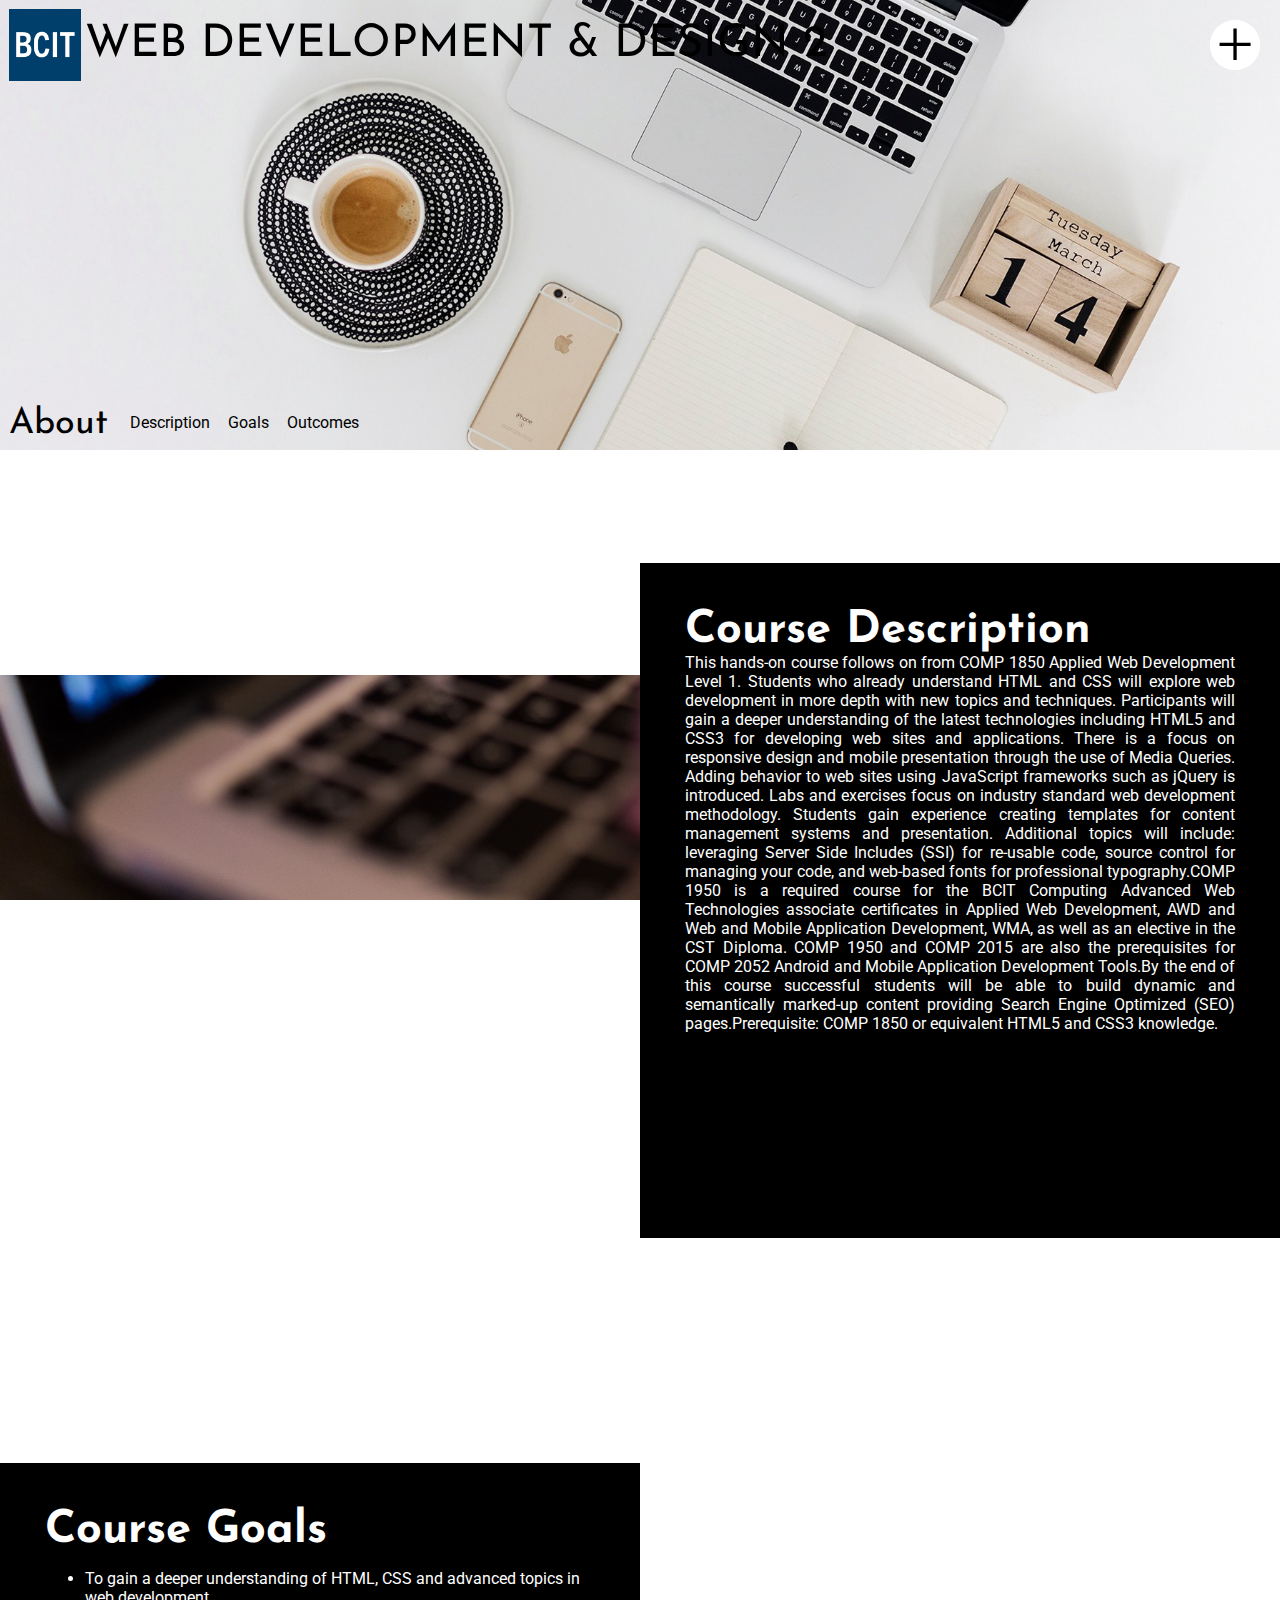
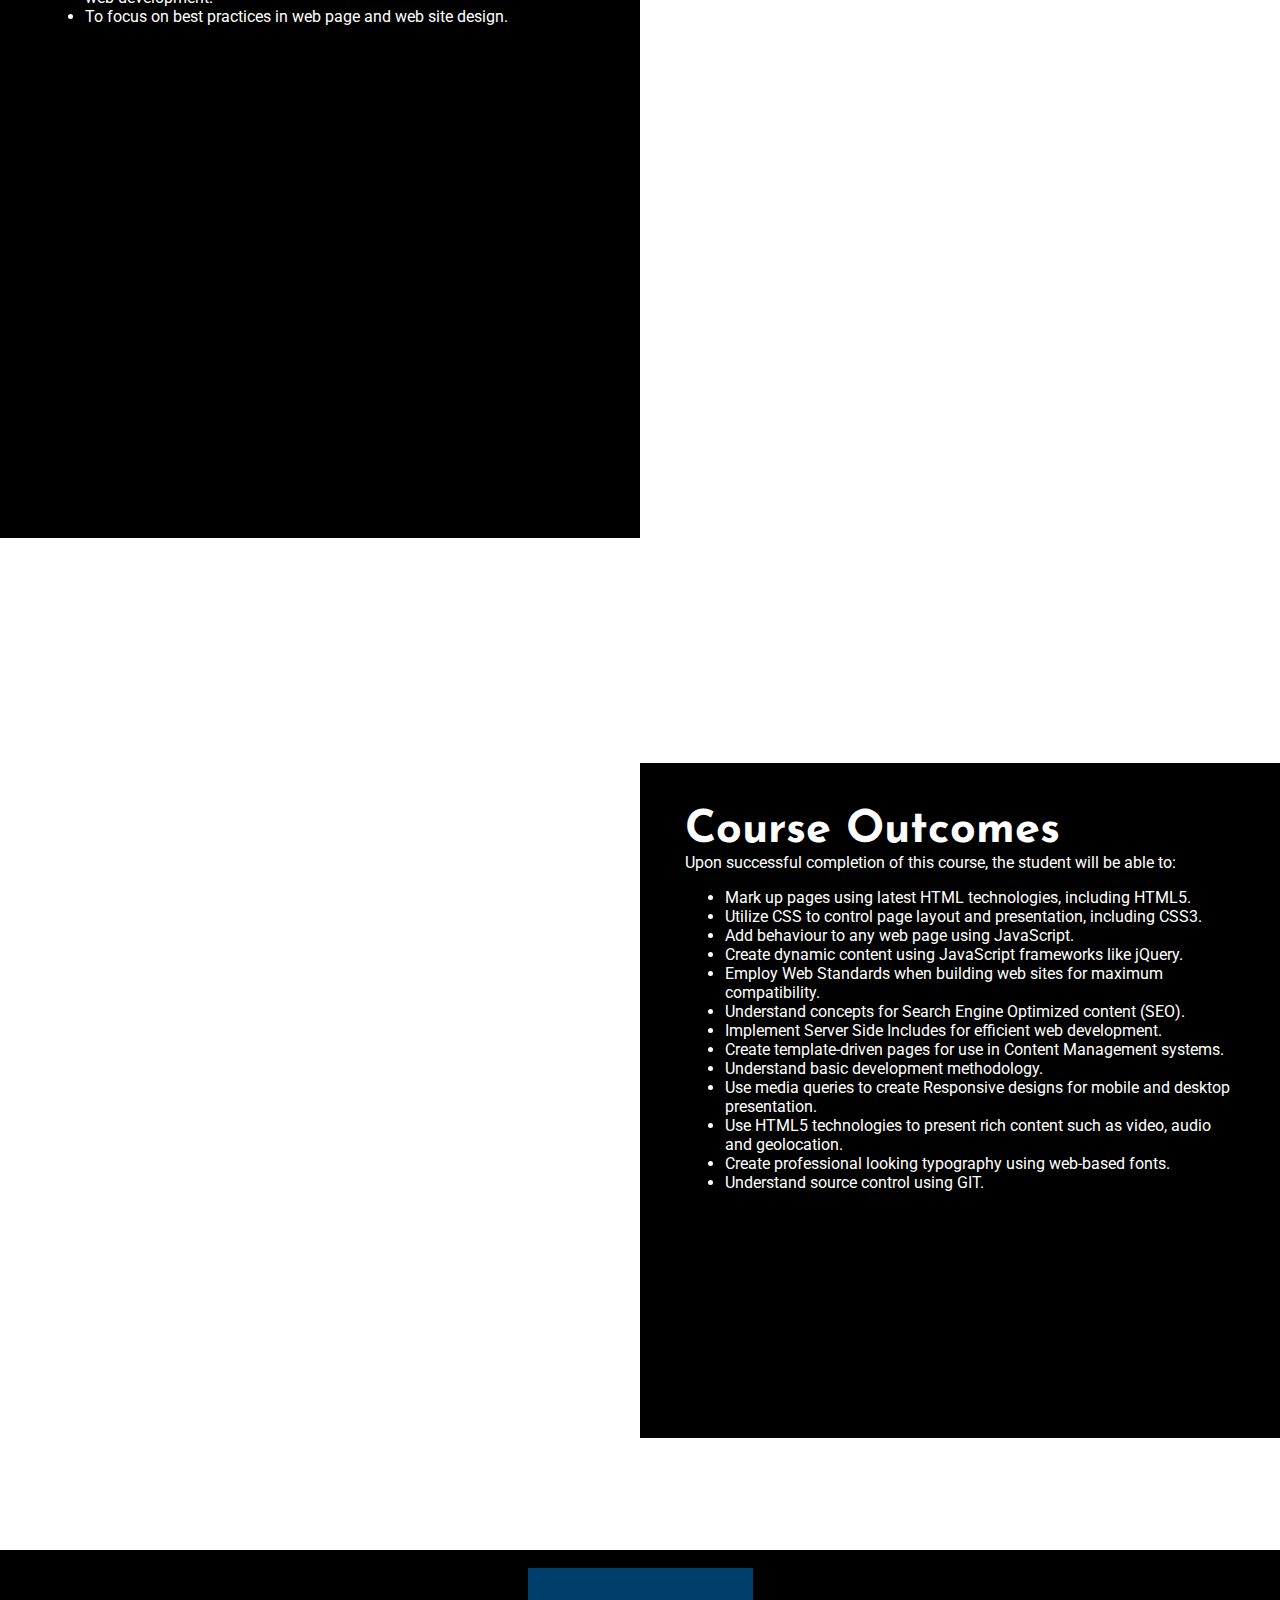
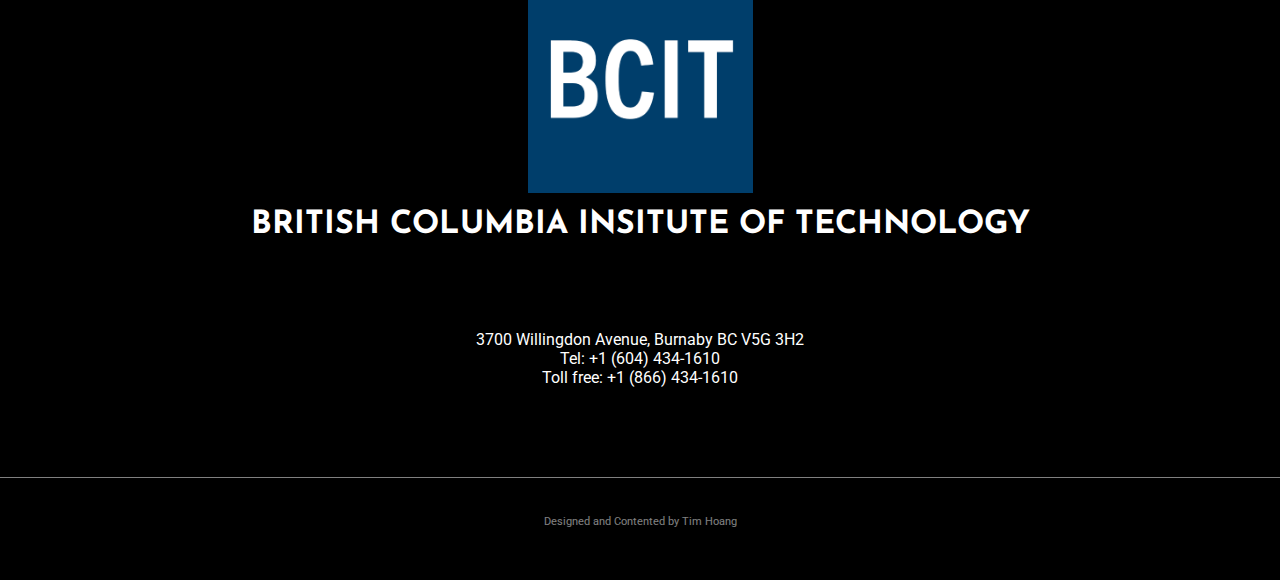
==== about.html @ aa0e41d3 "Tim 1st" ====
<!DOCTYPE html>
<html>
<head>
    <title>About - COMP1950</title>
    <meta charset="utf-8">
    <meta name="viewport" content="width=device-width, initial-scale=1">
    <link rel="stylesheet" href="./css/about.css">
    <link href="https://fonts.googleapis.com/css?family=Josefin+Sans|Roboto:100" rel="stylesheet">
    <script src="https://code.jquery.com/jquery-3.2.1.js"></script>
	<script type="text/javascript">
		$(document).ready(function () {
			$('.toggle').click(function () {
				$('.toggle').toggleClass('active')
				$('.overlay').toggleClass('active')
				$('nav').toggleClass('active')
			})
		})
	</script>
    <script type="text/javascript">
    	$(window).on('scroll', function(){
    		if ($(window).scrollTop()) {
    			$('.navbar').addClass('black');
    		}
    		else {
    			$('.navbar').removeClass('black')
    		}
    	})
    </script>
    <script type="text/javascript">
	$(window).scroll(function(){
    if ($(window).scrollTop() >= $(window).height()*0.35) {
        $('.subheading').addClass('sticky');
    }
    else {
        $('.subheading').removeClass('sticky');
    }
});
</script>
</head>
<body>
		<div class="navbar">
			<div class="navbar_left">
			<img class="logo" src="images/logo.png" atl="logo">
			<a href="index.html">Web Development & Design 2</a>
	<div class="toggle"></div>
	<div class="overlay"></div>
	<nav>
		<ul>
			<li>
				<a href="index.html">Home</a>
			</li>
			<li>
				<a href="ourstory.html">Our Story</a>
			</li>
			<li>
				<a href="menu.html">Menu</a>
			</li>
			<li>
				<a href="service.html">Service</a>
			</li>
			<li>
				<a href="news.html">News</a>
			</li>
			<li>
				<a href="contact.html">Contact</a>
			</li>
		</ul>
	</nav>
</div>
            </div>
<header>
	<div class="subheading">
	<a href="ourstory.html">About</a>
	<div class="subnav">
		<ul>
			<li><a href="#description">Description</a></li>
			<li><a href="#goals">Goals</a></li>
			<li><a href="#outcome">Outcomes</a></li>
		</ul>
	</div>
	</div>
</header>
<div class="main">
	<section class="right description" id="description">
		<div class="right_overlay">
			<div class="right_box_1"></div>
			<div class="right_box_2"></div>
			<div class="right_card">
				<h1>Course Description</h1>
				<p>
					This hands-on course follows on from COMP 1850 Applied Web Development Level 1. Students who already understand HTML and CSS will explore web development in more depth with new topics and techniques. Participants will gain a deeper understanding of the latest technologies including HTML5 and CSS3 for developing web sites and applications. There is a focus on responsive design and mobile presentation through the use of Media Queries. Adding behavior to web sites using JavaScript frameworks such as jQuery is introduced. Labs and exercises focus on industry standard web development methodology. Students gain experience creating templates for content management systems and presentation. Additional topics will include: leveraging Server Side Includes (SSI) for re-usable code, source control for managing your code, and web-based fonts for professional typography.COMP 1950 is a required course for the BCIT Computing Advanced Web Technologies associate certificates in Applied Web Development, AWD and Web and Mobile Application Development, WMA, as well as an elective in the CST Diploma. COMP 1950 and COMP 2015 are also the prerequisites for COMP 2052 Android and Mobile Application Development Tools.By the end of this course successful students will be able to build dynamic and semantically marked-up content providing Search Engine Optimized (SEO) pages.Prerequisite: COMP 1850 or equivalent HTML5 and CSS3 knowledge.
				</p>
			</div>
		</div>
	</section>
	<section class="left" id="goals">
		<div class="left_overlay">
			<div class="left_box_1"></div>
			<div class="left_box_2"></div>
		<div class="left_card">
			<h1>Course Goals</h1>
			<ul>
				<li>To gain a deeper understanding of HTML, CSS and advanced topics in web development.</li>
				<li>To focus on best practices in web page and web site design.</li>
			</ul>
		</div>
		</div>
	</section>
	<section class="right outcomes" id="outcomes">
		<div class="right_overlay">
			<div class="right_box_1"></div>
			<div class="right_box_2"></div>
		<div class="right_card">
		<h1>Course Outcomes</h1>
		<p>Upon successful completion of this course, the student will be able to:</p>
		<ul>
			<li>Mark up pages using latest HTML technologies, including HTML5.</li>
			<li>Utilize CSS to control page layout and presentation, including CSS3.</li>
			<li>Add behaviour to any web page using JavaScript.</li>
			<li>Create dynamic content using JavaScript frameworks like jQuery.</li>
			<li>Employ Web Standards when building web sites for maximum compatibility.</li>
			<li>Understand concepts for Search Engine Optimized content (SEO).</li>
			<li>Implement Server Side Includes for efficient web development.</li>
			<li>Create template-driven pages for use in Content Management systems.</li>
			<li>Understand basic development methodology.</li>
			<li>Use media queries to create Responsive designs for mobile and desktop presentation.</li>
			<li>Use HTML5 technologies to present rich content such as video, audio and geolocation.</li>
			<li>Create professional looking typography using web-based fonts.</li>
			<li>Understand source control using GIT.</li>
		</ul>
		</div>
		</div>
	</section>
	<footer>
		<img src="./images/logo.png">
		<h1>British Columbia Insitute of Technology</h1>
		<p>3700 Willingdon Avenue, Burnaby BC V5G 3H2
			<br>
			Tel: +1 (604) 434-1610
			<br>
			Toll free: +1 (866) 434-1610
		</p>
		<hr>
		<p class="subfooter">Designed and Contented by Tim Hoang</p>
	</footer>
</div>
</body>
</html>
---- css/about.css ----
body, h1, h2, p {
  margin: 0;
  padding: 0; }

body {
  font-family: 'Roboto', sans-serif;
  background-color: white; }
  body .toggle {
    position: fixed;
    top: 20px;
    right: 20px;
    width: 50px;
    height: 50px;
    border-radius: 50%;
    background: white;
    cursor: pointer;
    z-index: 100; }
    body .toggle:before {
      content: '+';
      font-family: serif;
      position: absolute;
      top: 0;
      right: 0;
      font-size: 50pt;
      width: 100%;
      height: 100%;
      color: black;
      text-align: center;
      line-height: 50px;
      transition: 0.5s; }
    body .toggle.active:before {
      transform: rotate(405deg);
      background: black;
      color: white;
      border-radius: 50%; }
  body .overlay {
    position: fixed;
    top: 20px;
    right: 20px;
    width: 50px;
    height: 50px;
    border-radius: 50%;
    background: white;
    transition: transform 0.5s;
    z-index: 97; }
    body .overlay.active {
      transform: scale(100, 100); }
  body nav {
    width: 100%;
    height: 100%;
    overflow: auto;
    z-index: 99;
    visibility: hidden; }
    body nav.active {
      visibility: visible;
      transition-delay: 0.3s; }
    body nav ul {
      position: fixed;
      top: 50%;
      left: 50%;
      transform: translate(-50%, -50%);
      margin: 0;
      padding: 0;
      z-index: 97; }
      body nav ul li {
        list-style: none; }
        body nav ul li a {
          position: relative;
          font-size: 30px;
          text-decoration: none;
          text-align: center;
          font-family: 'Josefin Sans', sans-serif;
          text-transform: uppercase;
          color: black;
          margin: 50px 0;
          display: block;
          text-shadow: 0 2px 5px rgba 0, 0, 0, 0.5; }
          body nav ul li a:before {
            content: '';
            position: absolute;
            bottom: -2vh;
            left: -10px;
            width: 110%;
            height: 20px;
            background: #EA8024;
            z-index: 96;
            transform: scaleX(0);
            transform-origin: left;
            transition: transform 0.5s; }
          body nav ul li a:hover:before {
            transform: scaleX(1); }
  body .navbar {
    position: fixed;
    top: 0;
    left: 0;
    width: 100%;
    height: 10vh;
    transition: .3s; }
    body .navbar.black {
      background: white; }
    body .navbar_left {
      padding: 1vh;
      height: 8vh; }
      body .navbar_left .logo {
        display: inline-block;
        height: 8vh;
        transition: .3s; }
      body .navbar_left a {
        text-decoration: none;
        display: inline-block;
        line-height: 8vh;
        height: 8vh;
        font-size: 5vh;
        font-family: 'Josefin Sans', sans-serif;
        text-transform: uppercase;
        color: black;
        vertical-align: top;
        margin: 0;
        padding: 0; }
        body .navbar_left a:hover {
          color: #EA8024; }
  body header {
    width: 100%;
    height: 50vh;
    background-image: url("../images/menu_banner.jpg");
    background-size: cover;
    background-position: center;
    position: absolute;
    top: 0;
    left: 0;
    z-index: -2; }
    body header .subheading {
      position: absolute;
      height: 6vh;
      width: 100%;
      top: 44vh;
      padding: 0;
      z-index: -1; }
      body header .subheading > a {
        text-decoration: none;
        font-size: 4vh;
        color: black;
        font-family: 'Josefin Sans', sans-serif;
        display: inline-block;
        padding: 0 1vh;
        height: 4vh;
        line-height: 4vh;
        vertical-align: middle; }
        body header .subheading > a:hover {
          color: #EA8024; }
    body header .sticky {
      position: fixed;
      top: 10vh;
      background-color: white; }
    body header .subnav {
      display: inline-block;
      top: 0;
      left: 10vw;
      line-height: 6vh;
      padding: 0;
      margin: 0; }
      body header .subnav ul {
        list-style: none;
        display: flex;
        margin: 0;
        padding: 0; }
        body header .subnav ul li {
          padding: 0 1vh; }
          body header .subnav ul li a {
            text-decoration: none;
            color: black;
            font-family: 'Roboto', sans-serif; }
            body header .subnav ul li a:hover {
              color: #EA8024; }
  body .main {
    position: absolute;
    top: 50vh;
    display: flex;
    flex-direction: column;
    z-index: -10; }
    body .main .description {
      background: url("../images/description.jpg");
      background-size: cover;
      background-repeat: no-repeat;
      background-position: center center;
      background-attachment: fixed; }
    body .main .outcomes {
      background: url("../images/outcomes.png");
      background-size: cover;
      background-repeat: no-repeat;
      background-position: center center;
      background-attachment: fixed; }
    body .main .right_overlay {
      width: 100vw;
      display: grid;
      grid-template-columns: repeat(6, 1fr);
      grid-template-rows: repeat(8, 12.5vh); }
      body .main .right_overlay .right_box_1 {
        grid-column: 1/7;
        grid-row: 1/3;
        background-color: white; }
      body .main .right_overlay .right_box_2 {
        grid-column: 5/7;
        grid-row: 3/9;
        background-color: white; }
    body .main .right_card {
      grid-column: 4/7;
      grid-row: 2/8;
      color: #fbf8d9;
      background: black;
      padding: 5vh;
      padding-top: 0; }
      body .main .right_card h1 {
        color: white;
        font-family: 'Josefin Sans', sans-serif;
        font-size: 5vh;
        padding-top: 5vh; }
      body .main .right_card p {
        color: white;
        padding: 5 2vh;
        text-align: justify; }
      body .main .right_card ul {
        color: white; }
    body .main .left {
      background: url("../images/goals.jpg");
      background-size: cover;
      background-repeat: no-repeat;
      background-position: center center;
      background-attachment: fixed; }
      body .main .left_overlay {
        width: 100vw;
        display: grid;
        grid-template-columns: repeat(6, 1fr);
        grid-template-rows: repeat(8, 12.5vh); }
        body .main .left_overlay .left_box_1 {
          grid-column: 1/7;
          grid-row: 1/3;
          background-color: white; }
        body .main .left_overlay .left_box_2 {
          grid-column: 1/3;
          grid-row: 3/9;
          background-color: white; }
      body .main .left_card {
        grid-column: 1/4;
        grid-row: 2/8;
        color: white;
        background: black;
        padding: 5vh;
        padding-top: 0; }
        body .main .left_card > h1 {
          color: white;
          font-family: 'Josefin Sans', sans-serif;
          font-size: 5vh;
          padding-top: 5vh; }
        body .main .left_card > p {
          color: white;
          font-style: italic;
          padding-bottom: 5vh; }
    body .main footer {
      background-color: black;
      width: 100vw;
      height: 70vh;
      z-index: -100; }
      body .main footer img {
        display: block;
        margin: 2vh auto;
        height: 25vh; }
      body .main footer h1 {
        text-align: center;
        font-family: 'Josefin Sans', sans-serif;
        text-transform: uppercase;
        color: white;
        line-height: 90%; }
      body .main footer p {
        margin: 10vh 0;
        text-align: center;
        color: white; }
      body .main footer hr {
        padding: 0;
        margin: 0;
        border-width: 0;
        height: 0.5px;
        background: white;
        opacity: 0.5; }
      body .main footer .subfooter {
        font-size: 8pt;
        margin: 0 37.5vw;
        padding: 0;
        display: inline-block;
        height: 10vh;
        line-height: 10vh;
        opacity: 0.5;
        width: 25vw;
        color: white; }

/*# sourceMappingURL=about.css.map */
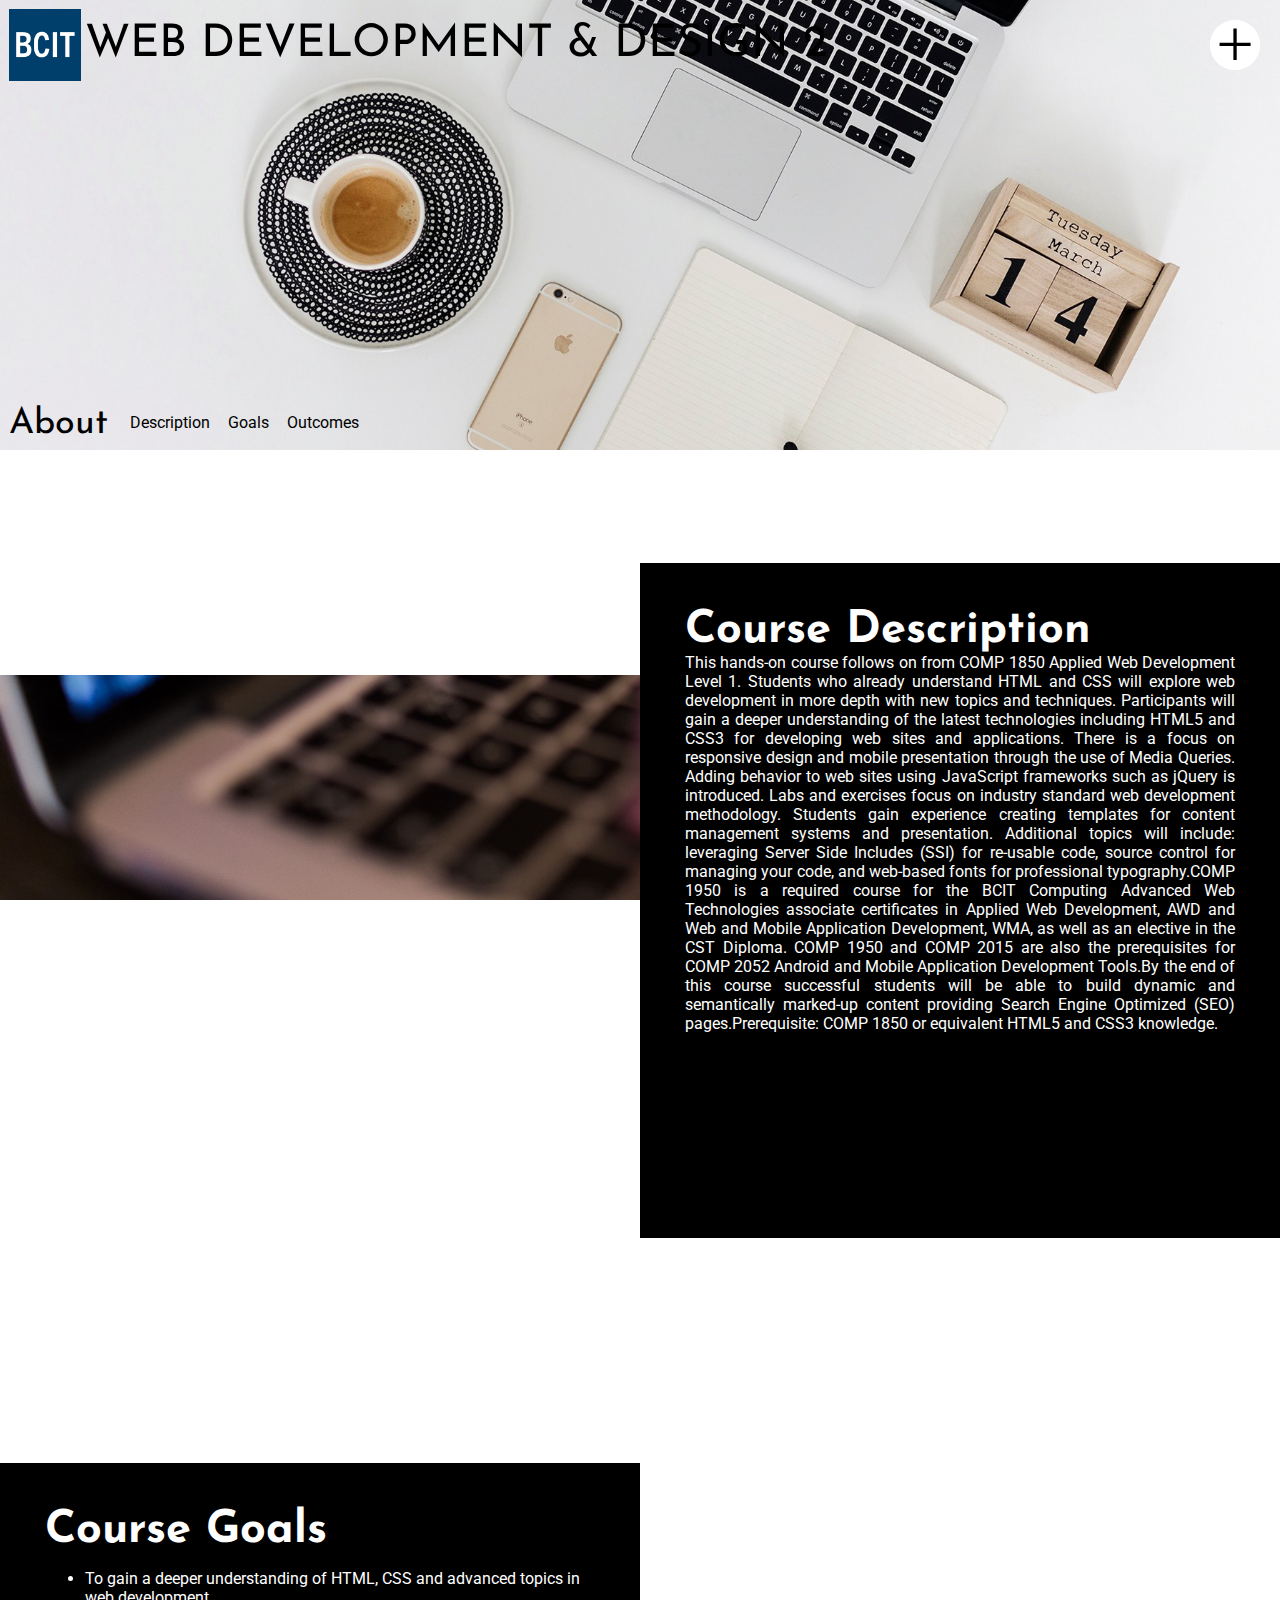
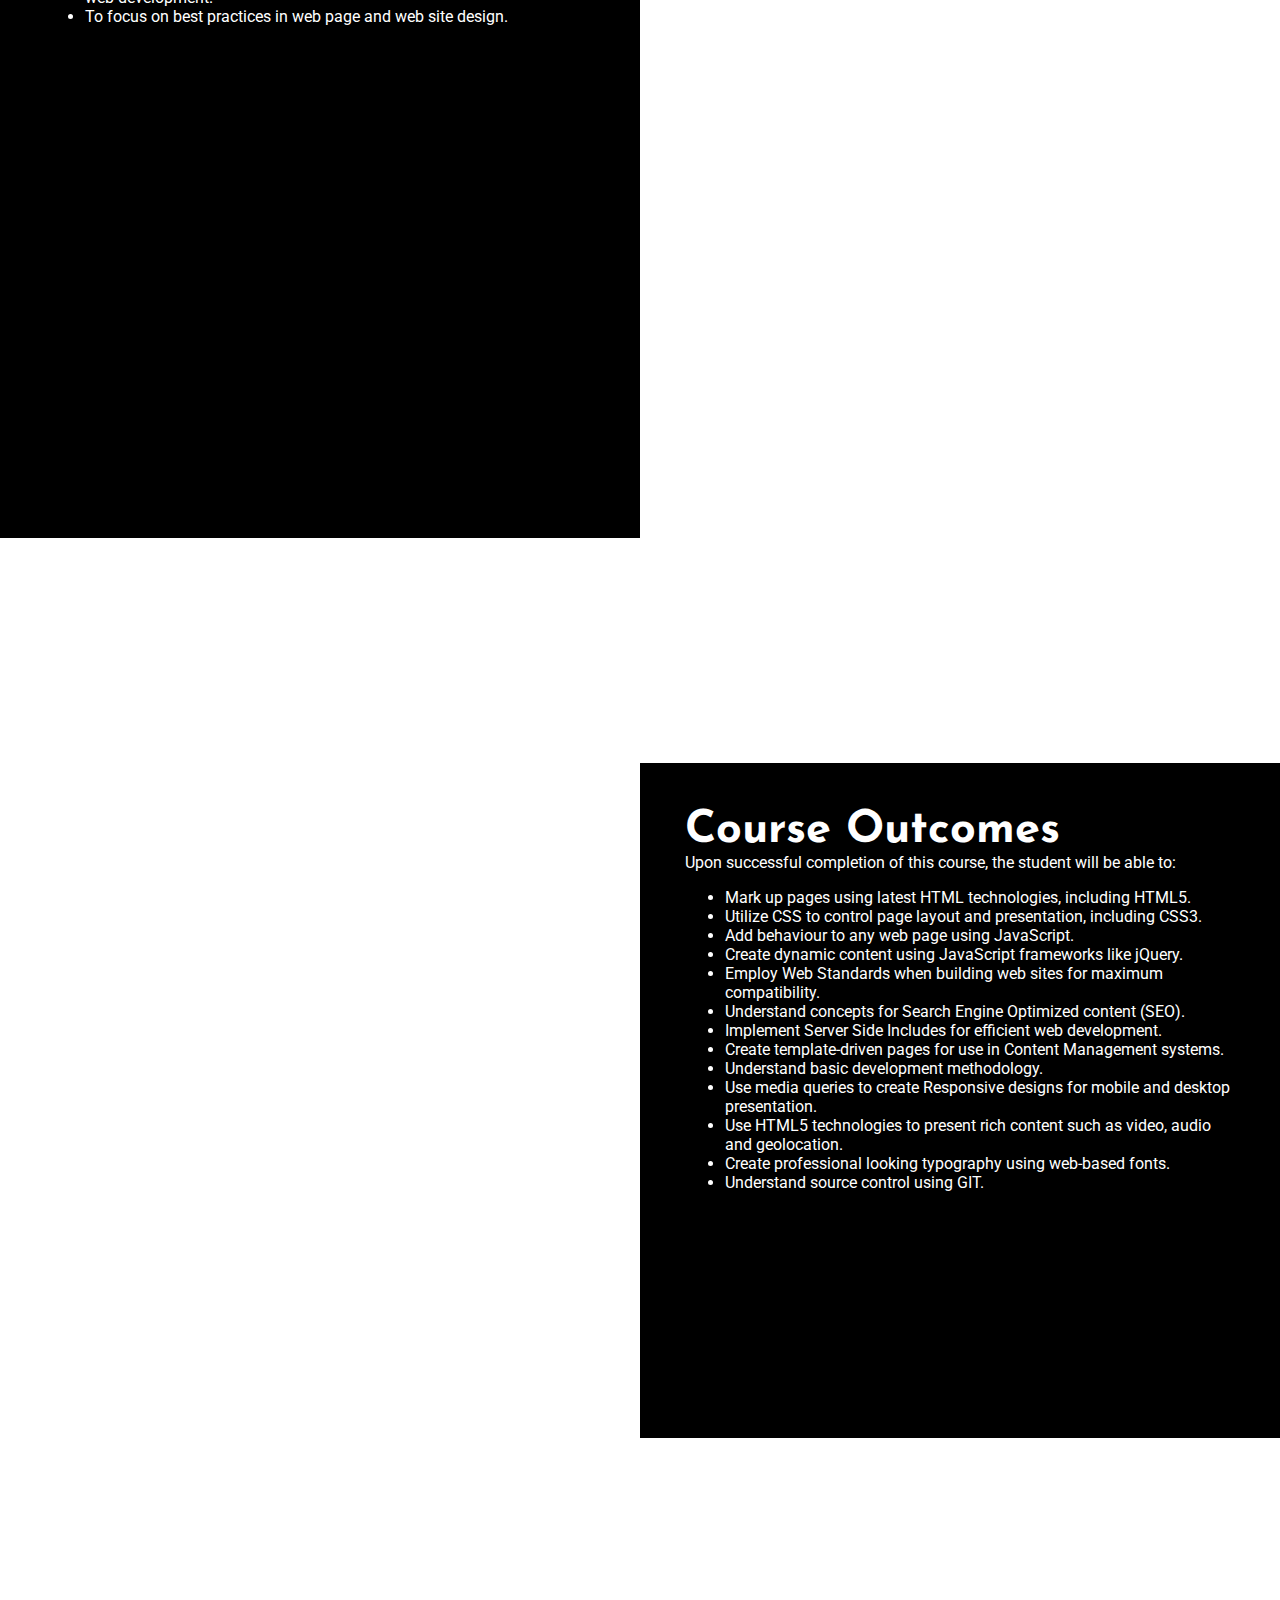
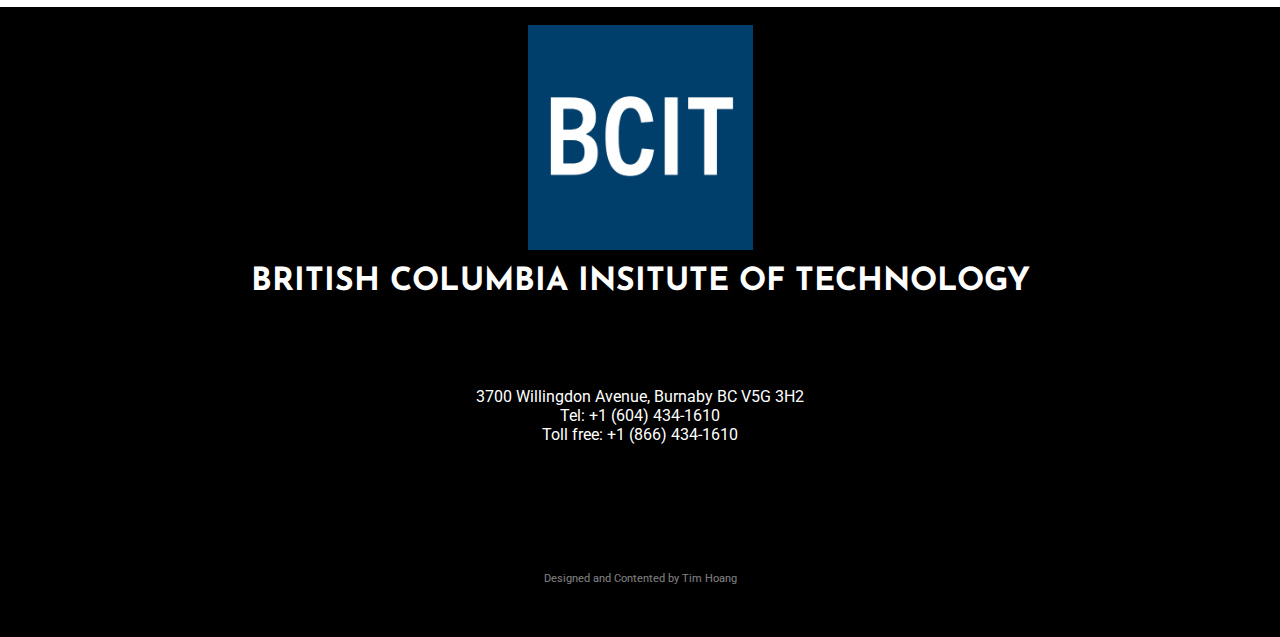
==== commit 7d2e1bf4: "Tim 2nd" ====
--- a/about.html
+++ b/about.html
@@ -42,32 +42,30 @@
 			<div class="navbar_left">
 			<img class="logo" src="images/logo.png" atl="logo">
 			<a href="index.html">Web Development & Design 2</a>
-	<div class="toggle"></div>
-	<div class="overlay"></div>
-	<nav>
-		<ul>
-			<li>
-				<a href="index.html">Home</a>
-			</li>
-			<li>
-				<a href="ourstory.html">Our Story</a>
-			</li>
-			<li>
-				<a href="menu.html">Menu</a>
-			</li>
-			<li>
-				<a href="service.html">Service</a>
-			</li>
-			<li>
-				<a href="news.html">News</a>
-			</li>
-			<li>
-				<a href="contact.html">Contact</a>
-			</li>
-		</ul>
-	</nav>
-</div>
-            </div>
+			<div class="toggle"></div>
+			<div class="overlay"></div>
+			</div>
+		</div>
+			<nav>
+				<ul>
+					<li>
+						<a href="index.html">Home</a>
+					</li>
+					<li>
+						<a href="about.html">About</a>
+					</li>
+					<li>
+						<a href="schedule.html">Schedule</a>
+					</li>
+					<li>
+						<a href="lessons.html">Lessons</a>
+					</li>
+					<li>
+						<a href="contact.html">Contact</a>
+					</li>
+				</ul>
+			</nav>
+    
 <header>
 	<div class="subheading">
 	<a href="ourstory.html">About</a>
@@ -131,6 +129,7 @@
 		</div>
 		</div>
 	</section>
+	<br><br><br>
 	<footer>
 		<img src="./images/logo.png">
 		<h1>British Columbia Insitute of Technology</h1>
@@ -140,7 +139,6 @@
 			<br>
 			Toll free: +1 (866) 434-1610
 		</p>
-		<hr>
 		<p class="subfooter">Designed and Contented by Tim Hoang</p>
 	</footer>
 </div>
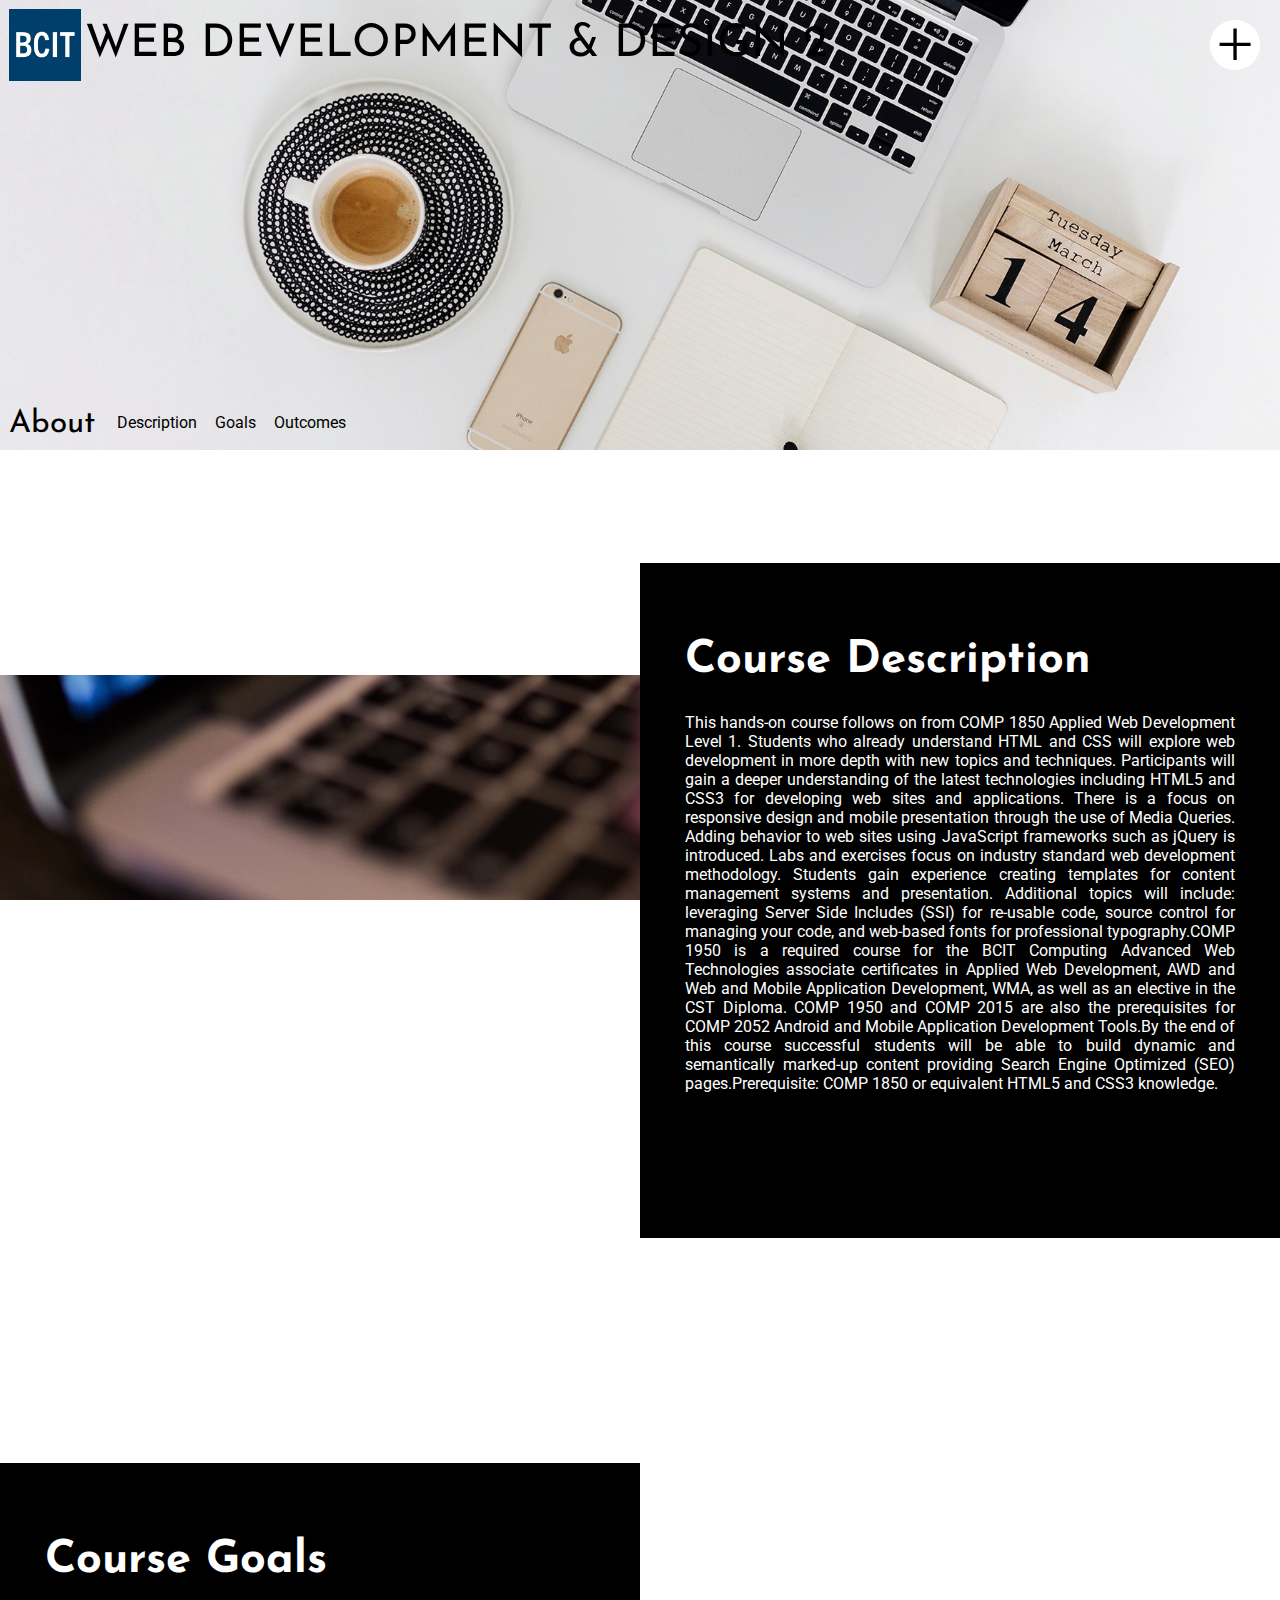
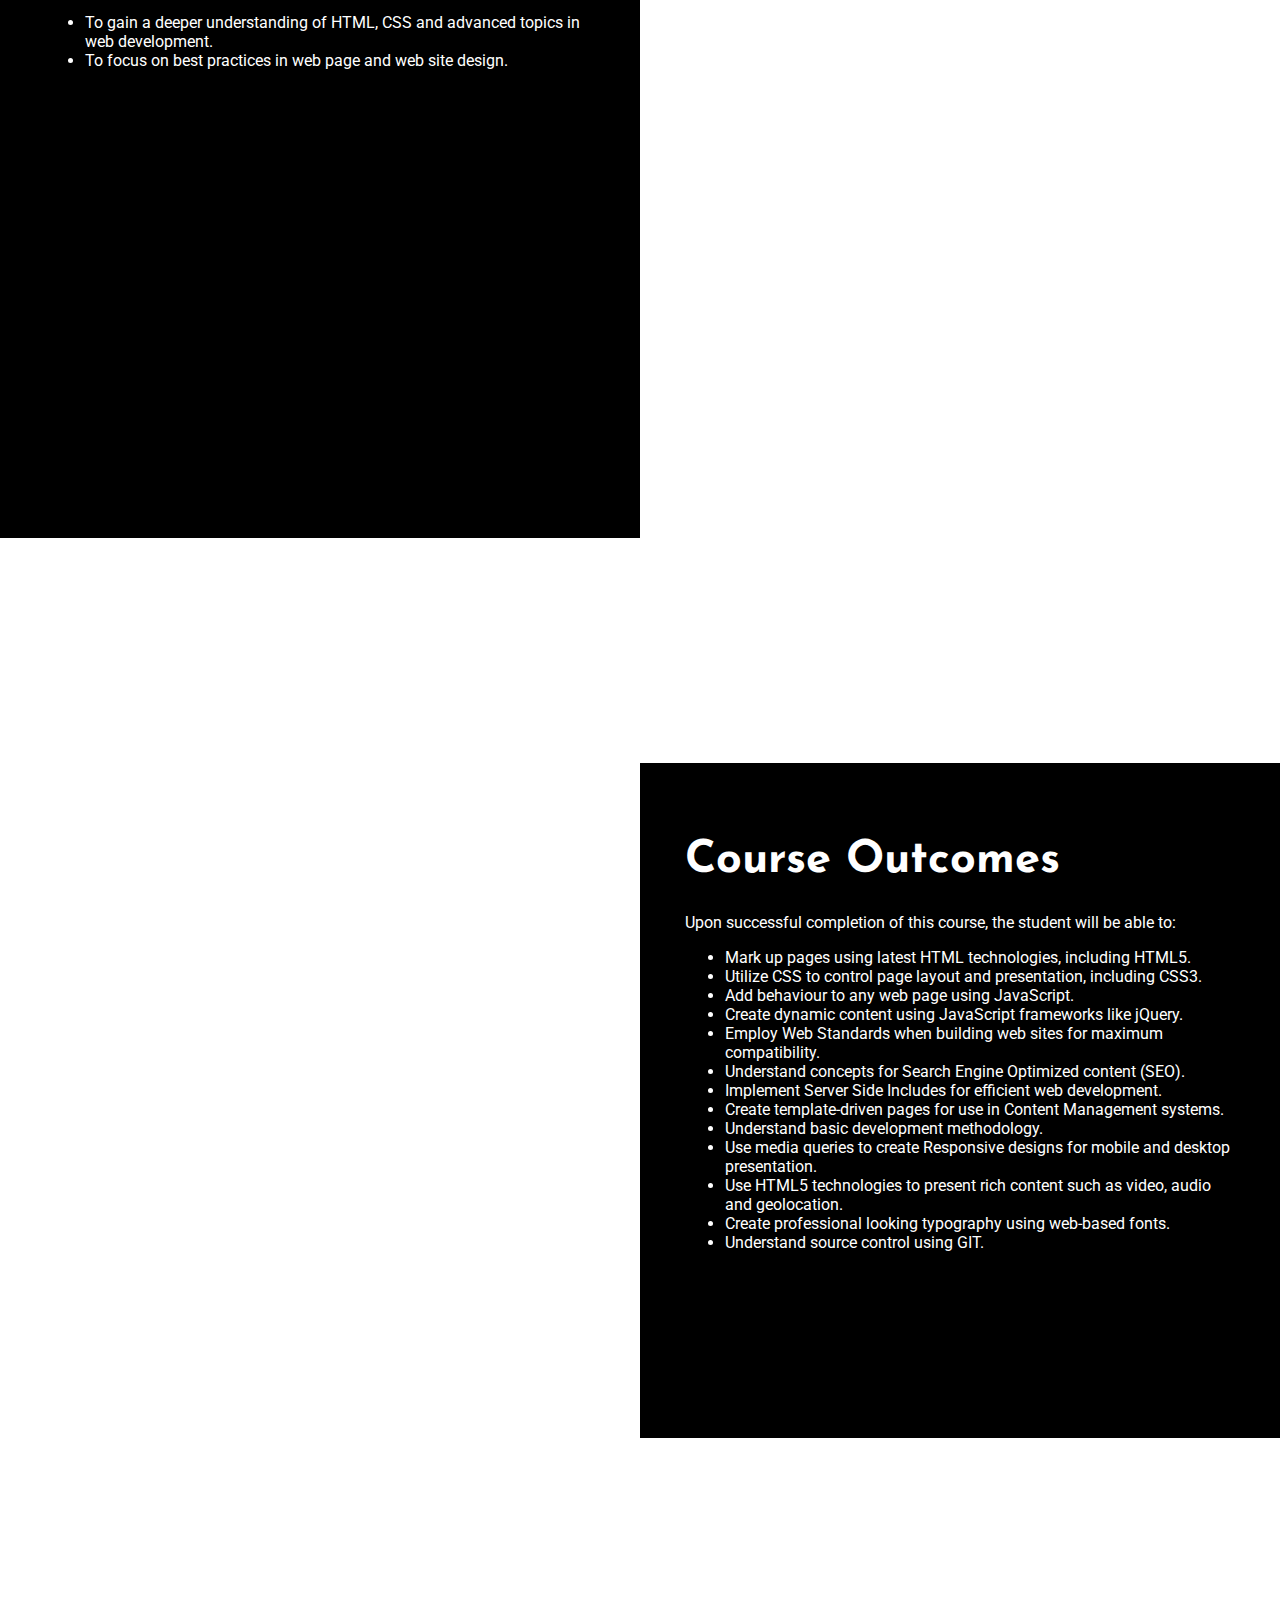
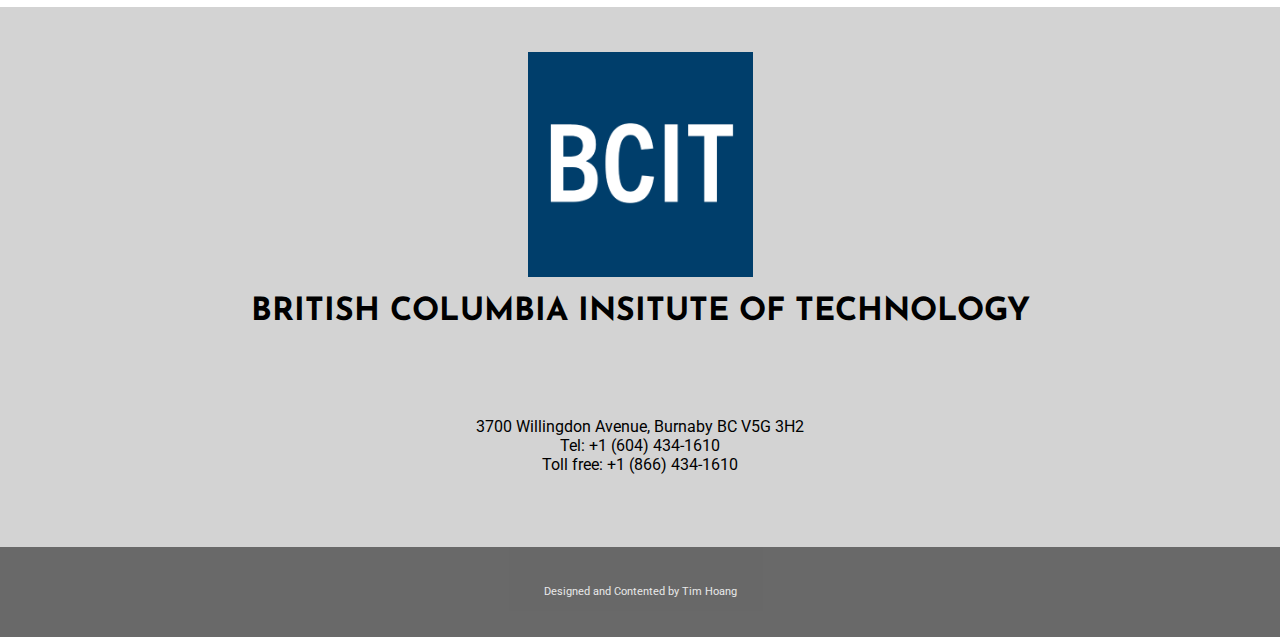
==== commit f02e4f41: "Tim Hoang 4th" ====
--- a/about.html
+++ b/about.html
@@ -40,7 +40,7 @@
 <body>
 		<div class="navbar">
 			<div class="navbar_left">
-			<img class="logo" src="images/logo.png" atl="logo">
+			<img class="logo" src="images/logo.png" alt="logo">
 			<a href="index.html">Web Development & Design 2</a>
 			<div class="toggle"></div>
 			<div class="overlay"></div>
@@ -68,12 +68,12 @@
     
 <header>
 	<div class="subheading">
-	<a href="ourstory.html">About</a>
+	<a href="about.html">About</a>
 	<div class="subnav">
 		<ul>
 			<li><a href="#description">Description</a></li>
 			<li><a href="#goals">Goals</a></li>
-			<li><a href="#outcome">Outcomes</a></li>
+			<li><a href="#outcomes">Outcomes</a></li>
 		</ul>
 	</div>
 	</div>
@@ -131,7 +131,7 @@
 	</section>
 	<br><br><br>
 	<footer>
-		<img src="./images/logo.png">
+		<img src="./images/logo.png"n alt="logo">
 		<h1>British Columbia Insitute of Technology</h1>
 		<p>3700 Willingdon Avenue, Burnaby BC V5G 3H2
 			<br>
--- a/css/about.css
+++ b/css/about.css
@@ -1,10 +1,8 @@
-body, h1, h2, p {
-  margin: 0;
-  padding: 0; }
-
 body {
   font-family: 'Roboto', sans-serif;
-  background-color: white; }
+  background-color: white;
+  max-width: 100%;
+  overflow-x: hidden; }
   body .toggle {
     position: fixed;
     top: 20px;
@@ -90,6 +88,7 @@
           body nav ul li a:hover:before {
             transform: scaleX(1); }
   body .navbar {
+    z-index: 3;
     position: fixed;
     top: 0;
     left: 0;
@@ -97,8 +96,10 @@
     height: 10vh;
     transition: .3s; }
     body .navbar.black {
+      width: 100%;
       background: white; }
     body .navbar_left {
+      width: 100%;
       padding: 1vh;
       height: 8vh; }
       body .navbar_left .logo {
@@ -124,31 +125,32 @@
     height: 50vh;
     background-image: url("../images/menu_banner.jpg");
     background-size: cover;
-    background-position: center;
+    background-position: left center;
     position: absolute;
     top: 0;
     left: 0;
-    z-index: -2; }
+    z-index: 2; }
     body header .subheading {
       position: absolute;
       height: 6vh;
       width: 100%;
       top: 44vh;
       padding: 0;
-      z-index: -1; }
+      z-index: 3; }
       body header .subheading > a {
         text-decoration: none;
-        font-size: 4vh;
+        font-size: 3.5vh;
         color: black;
         font-family: 'Josefin Sans', sans-serif;
         display: inline-block;
         padding: 0 1vh;
-        height: 4vh;
-        line-height: 4vh;
+        height: 6vh;
+        line-height: 6vh;
         vertical-align: middle; }
         body header .subheading > a:hover {
           color: #EA8024; }
     body header .sticky {
+      width: 100%;
       position: fixed;
       top: 10vh;
       background-color: white; }
@@ -174,7 +176,9 @@
               color: #EA8024; }
   body .main {
     position: absolute;
+    left: 0;
     top: 50vh;
+    width: 100%;
     display: flex;
     flex-direction: column;
     z-index: -10; }
@@ -190,37 +194,37 @@
       background-repeat: no-repeat;
       background-position: center center;
       background-attachment: fixed; }
-    body .main .right_overlay {
-      width: 100vw;
-      display: grid;
-      grid-template-columns: repeat(6, 1fr);
-      grid-template-rows: repeat(8, 12.5vh); }
-      body .main .right_overlay .right_box_1 {
-        grid-column: 1/7;
-        grid-row: 1/3;
-        background-color: white; }
-      body .main .right_overlay .right_box_2 {
-        grid-column: 5/7;
-        grid-row: 3/9;
-        background-color: white; }
-    body .main .right_card {
-      grid-column: 4/7;
-      grid-row: 2/8;
-      color: #fbf8d9;
-      background: black;
-      padding: 5vh;
-      padding-top: 0; }
-      body .main .right_card h1 {
-        color: white;
-        font-family: 'Josefin Sans', sans-serif;
-        font-size: 5vh;
-        padding-top: 5vh; }
-      body .main .right_card p {
-        color: white;
-        padding: 5 2vh;
-        text-align: justify; }
-      body .main .right_card ul {
-        color: white; }
+    body .main .right {
+      max-width: 100%; }
+      body .main .right_overlay {
+        display: grid;
+        grid-template-columns: repeat(6, 1fr);
+        grid-template-rows: repeat(8, 12.5vh); }
+        body .main .right_overlay .right_box_1 {
+          grid-column: 1/7;
+          grid-row: 1/3;
+          background-color: white; }
+        body .main .right_overlay .right_box_2 {
+          grid-column: 5/7;
+          grid-row: 3/9;
+          background-color: white; }
+      body .main .right_card {
+        grid-column: 4/7;
+        grid-row: 2/8;
+        background: black;
+        padding: 5vh;
+        padding-top: 0; }
+        body .main .right_card h1 {
+          color: white;
+          font-family: 'Josefin Sans', sans-serif;
+          font-size: 5vh;
+          padding-top: 5vh; }
+        body .main .right_card p {
+          color: white;
+          padding: 5 2vh;
+          text-align: justify; }
+        body .main .right_card ul {
+          color: white; }
     body .main .left {
       background: url("../images/goals.jpg");
       background-size: cover;
@@ -228,7 +232,6 @@
       background-position: center center;
       background-attachment: fixed; }
       body .main .left_overlay {
-        width: 100vw;
         display: grid;
         grid-template-columns: repeat(6, 1fr);
         grid-template-rows: repeat(8, 12.5vh); }
@@ -257,40 +260,38 @@
           font-style: italic;
           padding-bottom: 5vh; }
     body .main footer {
-      background-color: black;
-      width: 100vw;
+      background-color: lightgray;
+      width: 100%;
       height: 70vh;
-      z-index: -100; }
+      z-index: -100;
+      padding-bottom: 0; }
       body .main footer img {
         display: block;
         margin: 2vh auto;
+        padding-top: 3vh;
         height: 25vh; }
       body .main footer h1 {
         text-align: center;
         font-family: 'Josefin Sans', sans-serif;
         text-transform: uppercase;
-        color: white;
         line-height: 90%; }
       body .main footer p {
+        color: black;
         margin: 10vh 0;
         text-align: center;
-        color: white; }
-      body .main footer hr {
+        color: black; }
+      body .main footer .subfooter {
+        position: absolute;
+        bottom: 0;
+        font-size: 8pt;
         padding: 0;
         margin: 0;
-        border-width: 0;
-        height: 0.5px;
-        background: white;
-        opacity: 0.5; }
-      body .main footer .subfooter {
-        font-size: 8pt;
-        margin: 0 37.5vw;
-        padding: 0;
         display: inline-block;
         height: 10vh;
         line-height: 10vh;
         opacity: 0.5;
-        width: 25vw;
+        width: 100%;
+        background: black;
         color: white; }
 
 /*# sourceMappingURL=about.css.map */
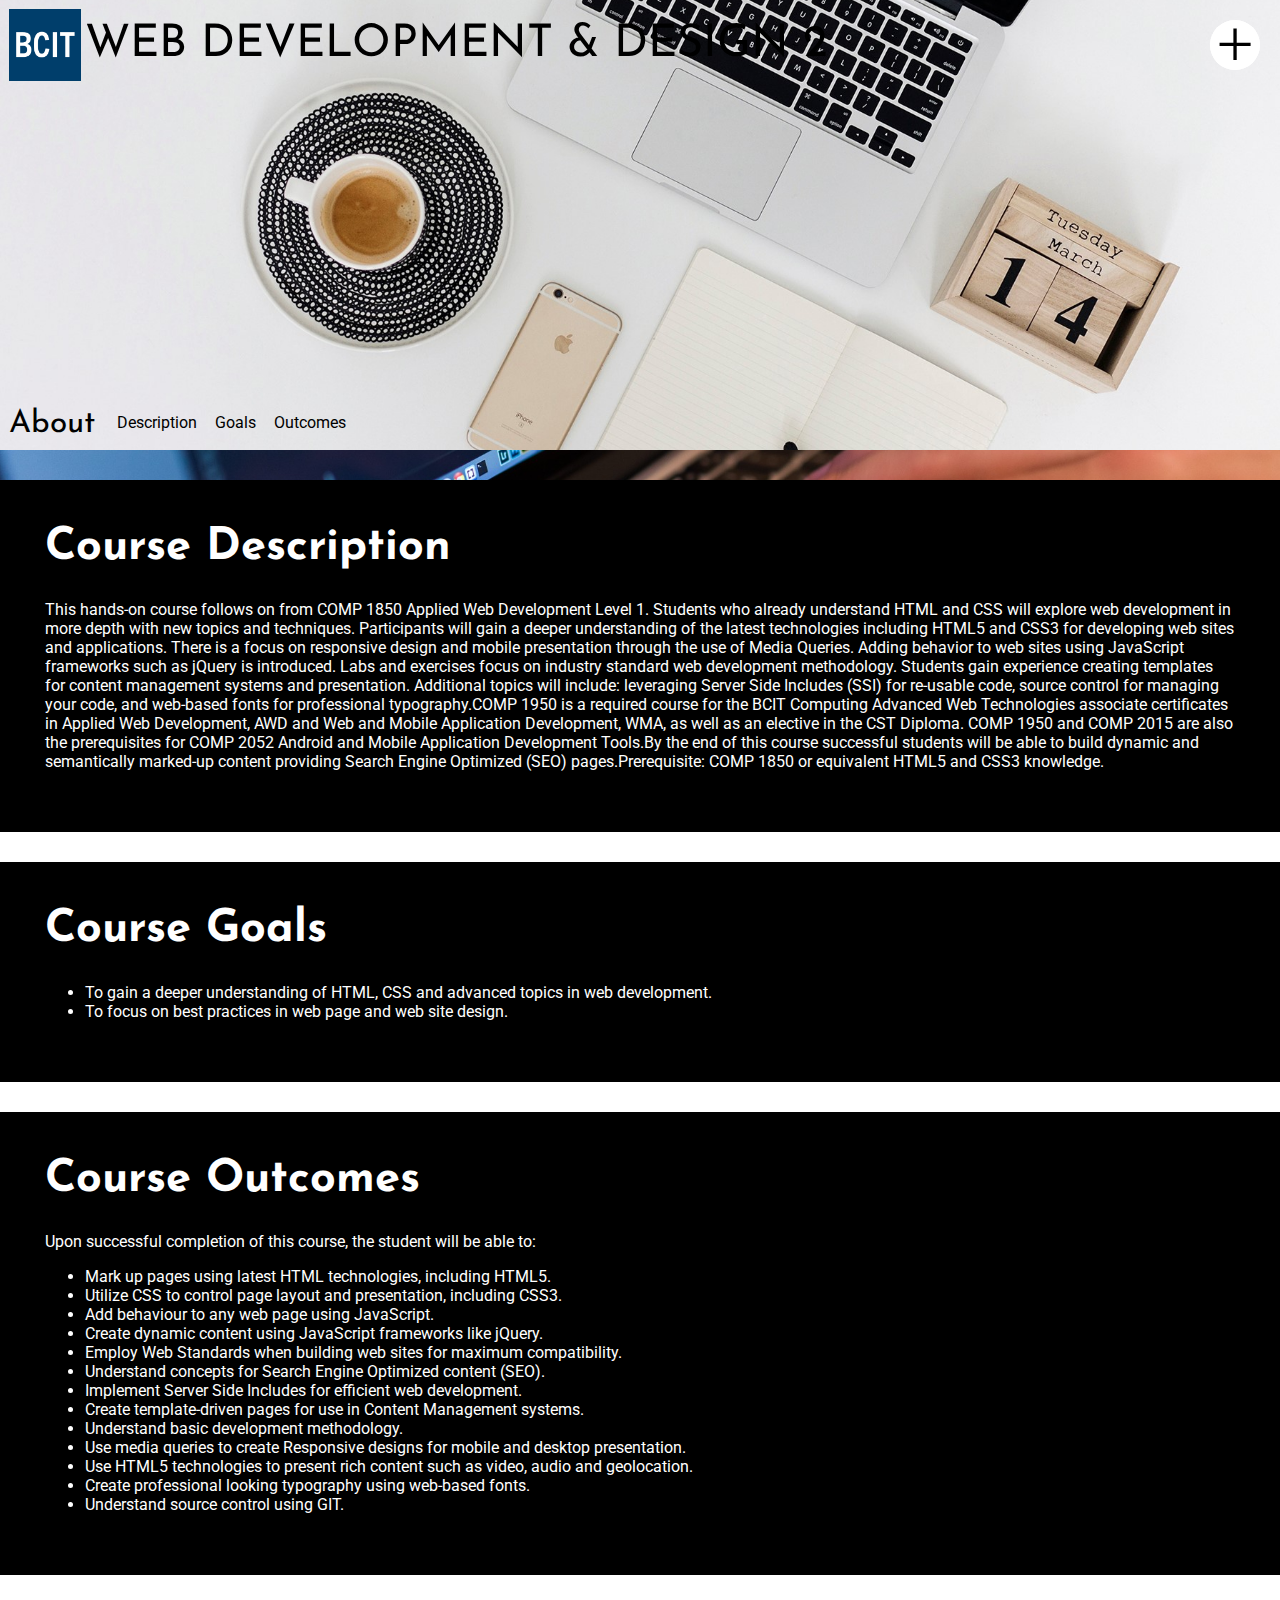
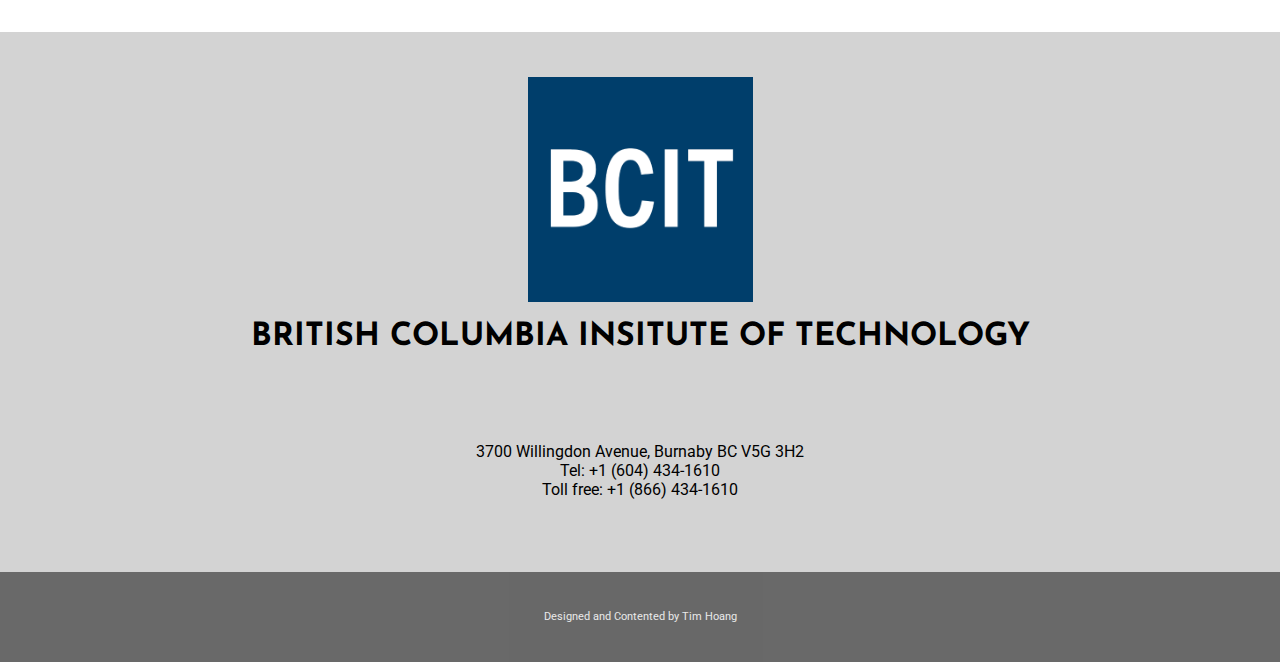
==== commit 098a65f0: "Tim Park 1st" ====
--- a/about.html
+++ b/about.html
@@ -65,7 +65,7 @@
 					</li>
 				</ul>
 			</nav>
-    
+
 <header>
 	<div class="subheading">
 	<a href="about.html">About</a>
@@ -92,7 +92,7 @@
 		</div>
 	</section>
 	<section class="left" id="goals">
-		<div class="left_overlay">
+		<div class="left_overlay mobile_left_overlay">
 			<div class="left_box_1"></div>
 			<div class="left_box_2"></div>
 		<div class="left_card">
@@ -143,4 +143,4 @@
 	</footer>
 </div>
 </body>
-</html>+</html>
--- a/css/about.css
+++ b/css/about.css
@@ -118,6 +118,9 @@
         vertical-align: top;
         margin: 0;
         padding: 0; }
+        @media only screen and (max-width: 650px) {
+          body .navbar_left a {
+            font-size: 1.0rem; } }
         body .navbar_left a:hover {
           color: #EA8024; }
   body header {
@@ -208,6 +211,12 @@
           grid-column: 5/7;
           grid-row: 3/9;
           background-color: white; }
+        @media only screen and (max-width: 1295px) {
+          body .main .right_overlay {
+            display: block; } }
+        @media only screen and (max-width: 1295px) {
+          body .main .right_overlay .about_empty_box {
+            display: none; } }
       body .main .right_card {
         grid-column: 4/7;
         grid-row: 2/8;
@@ -221,8 +230,7 @@
           padding-top: 5vh; }
         body .main .right_card p {
           color: white;
-          padding: 5 2vh;
-          text-align: justify; }
+          padding: 5 2vh; }
         body .main .right_card ul {
           color: white; }
     body .main .left {
@@ -231,6 +239,9 @@
       background-repeat: no-repeat;
       background-position: center center;
       background-attachment: fixed; }
+      @media only screen and (max-width: 1295px) {
+        body .main .left .mobile_left_overlay {
+          display: block !important; } }
       body .main .left_overlay {
         display: grid;
         grid-template-columns: repeat(6, 1fr);
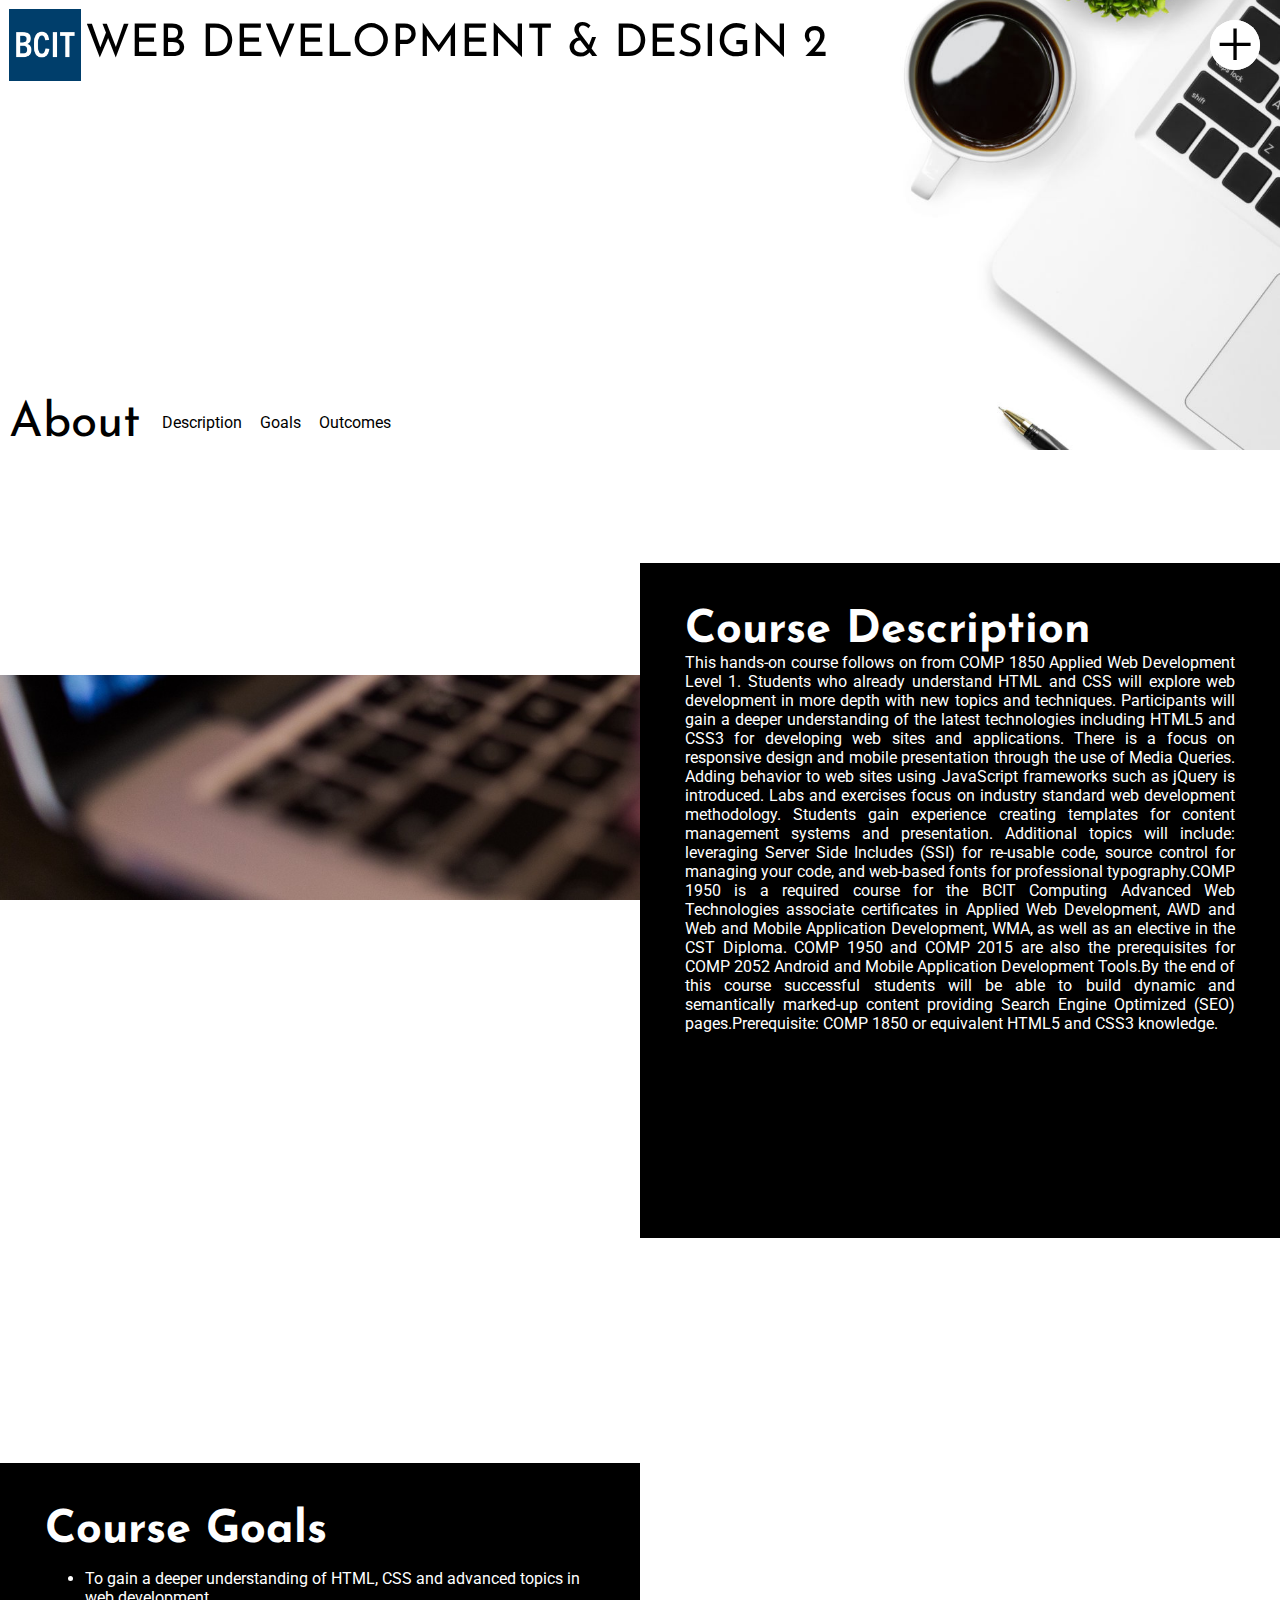
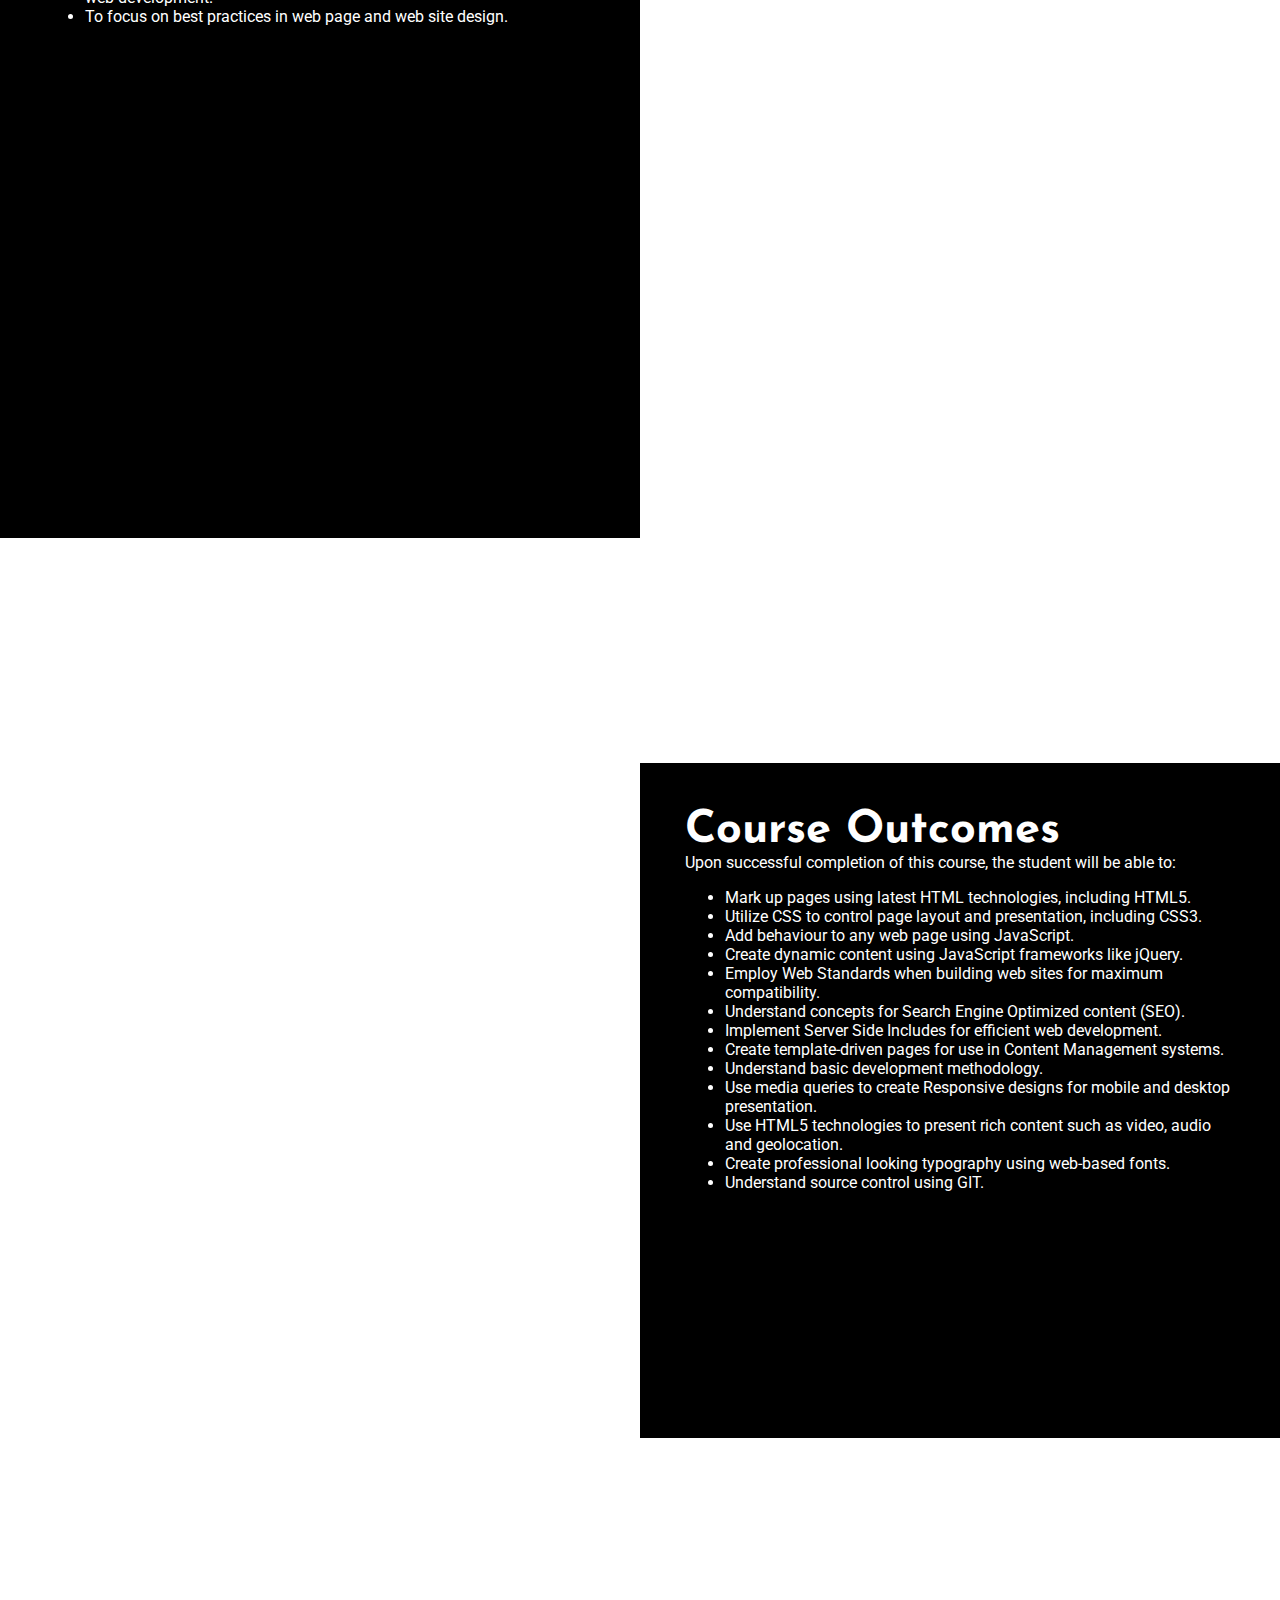
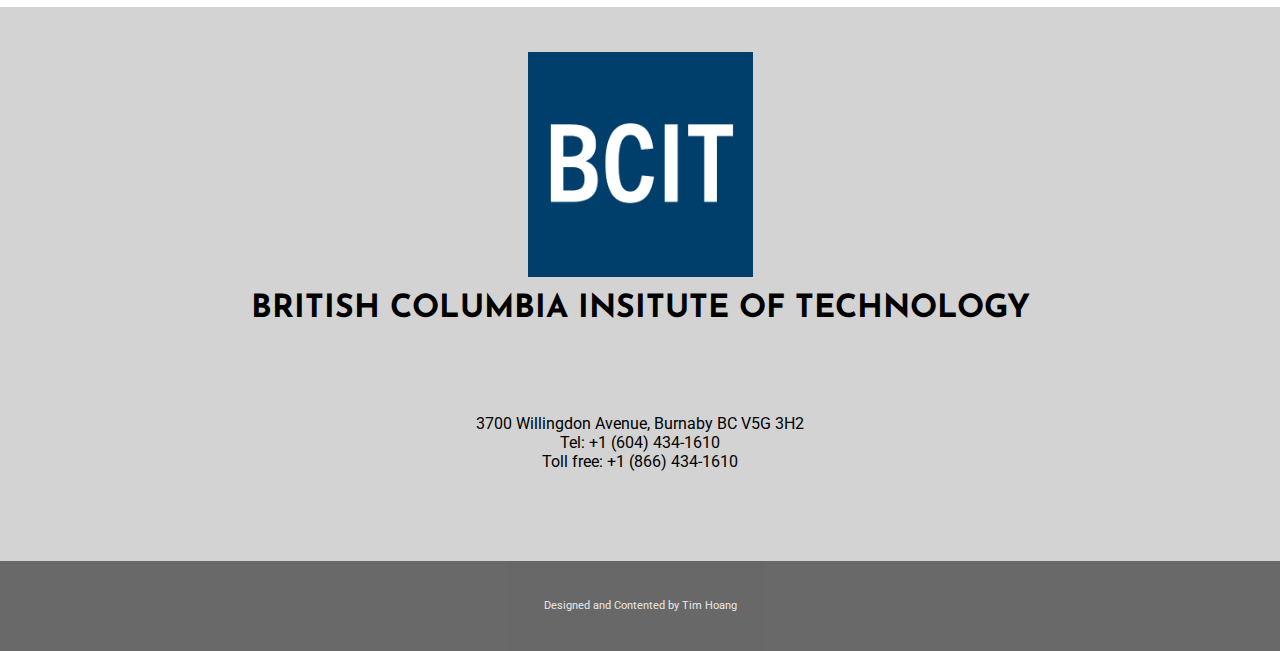
==== commit 1bb2e8af: "Tim 6th" ====
--- a/about.html
+++ b/about.html
@@ -41,7 +41,7 @@
 		<div class="navbar">
 			<div class="navbar_left">
 			<img class="logo" src="images/logo.png" alt="logo">
-			<a href="index.html">Web Development & Design 2</a>
+			<a href="index.html"><span>Web Development & Design 2</span></a>
 			<div class="toggle"></div>
 			<div class="overlay"></div>
 			</div>
@@ -65,7 +65,7 @@
 					</li>
 				</ul>
 			</nav>
-
+    
 <header>
 	<div class="subheading">
 	<a href="about.html">About</a>
@@ -78,7 +78,7 @@
 	</div>
 	</div>
 </header>
-<div class="main">
+	<main>
 	<section class="right description" id="description">
 		<div class="right_overlay">
 			<div class="right_box_1"></div>
@@ -92,7 +92,7 @@
 		</div>
 	</section>
 	<section class="left" id="goals">
-		<div class="left_overlay mobile_left_overlay">
+		<div class="left_overlay">
 			<div class="left_box_1"></div>
 			<div class="left_box_2"></div>
 		<div class="left_card">
@@ -141,6 +141,6 @@
 		</p>
 		<p class="subfooter">Designed and Contented by Tim Hoang</p>
 	</footer>
-</div>
+</main>
 </body>
-</html>
+</html>--- a/css/about.css
+++ b/css/about.css
@@ -1,3 +1,7 @@
+body, h1, h2, p {
+  margin: 0 0;
+  padding: 0; }
+
 body {
   font-family: 'Roboto', sans-serif;
   background-color: white;
@@ -118,9 +122,6 @@
         vertical-align: top;
         margin: 0;
         padding: 0; }
-        @media only screen and (max-width: 650px) {
-          body .navbar_left a {
-            font-size: 1.0rem; } }
         body .navbar_left a:hover {
           color: #EA8024; }
   body header {
@@ -142,7 +143,7 @@
       z-index: 3; }
       body header .subheading > a {
         text-decoration: none;
-        font-size: 3.5vh;
+        font-size: 36pt;
         color: black;
         font-family: 'Josefin Sans', sans-serif;
         display: inline-block;
@@ -177,7 +178,19 @@
             font-family: 'Roboto', sans-serif; }
             body header .subnav ul li a:hover {
               color: #EA8024; }
-  body .main {
+  @media only screen and (max-device-width: 995px) {
+    body .navbar_left a {
+      font-size: 20pt; } }
+  @media only screen and (max-device-width: 595px) {
+    body .navbar_left a span {
+      display: none; }
+    body .navbar_left a:before {
+      content: "COMP 1950";
+      visibility: visible;
+      font-size: 29pt; }
+    body .subnav {
+      visibility: hidden; } }
+  body main {
     position: absolute;
     left: 0;
     top: 50vh;
@@ -185,115 +198,106 @@
     display: flex;
     flex-direction: column;
     z-index: -10; }
-    body .main .description {
+    body main .description {
       background: url("../images/description.jpg");
       background-size: cover;
       background-repeat: no-repeat;
       background-position: center center;
       background-attachment: fixed; }
-    body .main .outcomes {
+    body main .outcomes {
       background: url("../images/outcomes.png");
       background-size: cover;
       background-repeat: no-repeat;
       background-position: center center;
       background-attachment: fixed; }
-    body .main .right {
+    body main .right {
       max-width: 100%; }
-      body .main .right_overlay {
+      body main .right_overlay {
         display: grid;
         grid-template-columns: repeat(6, 1fr);
         grid-template-rows: repeat(8, 12.5vh); }
-        body .main .right_overlay .right_box_1 {
+        body main .right_overlay .right_box_1 {
           grid-column: 1/7;
           grid-row: 1/3;
           background-color: white; }
-        body .main .right_overlay .right_box_2 {
+        body main .right_overlay .right_box_2 {
           grid-column: 5/7;
           grid-row: 3/9;
           background-color: white; }
-        @media only screen and (max-width: 1295px) {
-          body .main .right_overlay {
-            display: block; } }
-        @media only screen and (max-width: 1295px) {
-          body .main .right_overlay .about_empty_box {
-            display: none; } }
-      body .main .right_card {
+      body main .right_card {
         grid-column: 4/7;
         grid-row: 2/8;
         background: black;
         padding: 5vh;
         padding-top: 0; }
-        body .main .right_card h1 {
+        body main .right_card h1 {
           color: white;
           font-family: 'Josefin Sans', sans-serif;
           font-size: 5vh;
           padding-top: 5vh; }
-        body .main .right_card p {
+        body main .right_card p {
           color: white;
-          padding: 5 2vh; }
-        body .main .right_card ul {
+          padding: 5 2vh;
+          text-align: justify; }
+        body main .right_card ul {
           color: white; }
-    body .main .left {
+    body main .left {
       background: url("../images/goals.jpg");
       background-size: cover;
       background-repeat: no-repeat;
       background-position: center center;
       background-attachment: fixed; }
-      @media only screen and (max-width: 1295px) {
-        body .main .left .mobile_left_overlay {
-          display: block !important; } }
-      body .main .left_overlay {
+      body main .left_overlay {
         display: grid;
         grid-template-columns: repeat(6, 1fr);
         grid-template-rows: repeat(8, 12.5vh); }
-        body .main .left_overlay .left_box_1 {
+        body main .left_overlay .left_box_1 {
           grid-column: 1/7;
           grid-row: 1/3;
           background-color: white; }
-        body .main .left_overlay .left_box_2 {
+        body main .left_overlay .left_box_2 {
           grid-column: 1/3;
           grid-row: 3/9;
           background-color: white; }
-      body .main .left_card {
+      body main .left_card {
         grid-column: 1/4;
         grid-row: 2/8;
         color: white;
         background: black;
         padding: 5vh;
         padding-top: 0; }
-        body .main .left_card > h1 {
+        body main .left_card > h1 {
           color: white;
           font-family: 'Josefin Sans', sans-serif;
           font-size: 5vh;
           padding-top: 5vh; }
-        body .main .left_card > p {
+        body main .left_card > p {
           color: white;
           font-style: italic;
           padding-bottom: 5vh; }
-    body .main footer {
+    body main footer {
       background-color: lightgray;
       width: 100%;
-      height: 70vh;
       z-index: -100;
-      padding-bottom: 0; }
-      body .main footer img {
+      padding-bottom: 0;
+      display: flex;
+      flex-direction: column; }
+      body main footer img {
         display: block;
         margin: 2vh auto;
         padding-top: 3vh;
         height: 25vh; }
-      body .main footer h1 {
+      body main footer h1 {
         text-align: center;
         font-family: 'Josefin Sans', sans-serif;
         text-transform: uppercase;
         line-height: 90%; }
-      body .main footer p {
+      body main footer p {
         color: black;
         margin: 10vh 0;
         text-align: center;
         color: black; }
-      body .main footer .subfooter {
-        position: absolute;
-        bottom: 0;
+      body main footer .subfooter {
         font-size: 8pt;
         padding: 0;
         margin: 0;
@@ -304,5 +308,42 @@
         width: 100%;
         background: black;
         color: white; }
+    @media only screen and (max-device-width: 768px) {
+      body main img {
+        max-height: 20vh; }
+      body main h1 {
+        font-size: 16pt; } }
+    @media only screen and (max-device-width: 425px) {
+      body main img {
+        max-height: 15vh; }
+      body main h1 {
+        font-size: 12pt; } }
+
+@media only screen and (max-device-width: 995px) {
+  body main .right_card {
+    grid-column: 2/7; }
+  body main .left_card {
+    grid-column: 1/6; } }
+@media only screen and (max-device-width: 595px) {
+  body main .right_overlay .right_box_1 {
+    visibility: hidden; }
+  body main .right_overlay .right_box_2 {
+    visibility: hidden; }
+  body main .right_card {
+    grid-column: 1/7;
+    grid-row: 1/8;
+    padding: 5vw; }
+    body main .right_card h1 {
+      font-size: 4vh; }
+  body main .left_overlay .left_box_1 {
+    visibility: hidden; }
+  body main .left_overlay .left_box_2 {
+    visibility: hidden; }
+  body main .left_card {
+    grid-column: 1/7;
+    grid-row: 1/8;
+    padding: 5vw; }
+    body main .left_card h1 {
+      font-size: 4vh; } }
 
 /*# sourceMappingURL=about.css.map */
